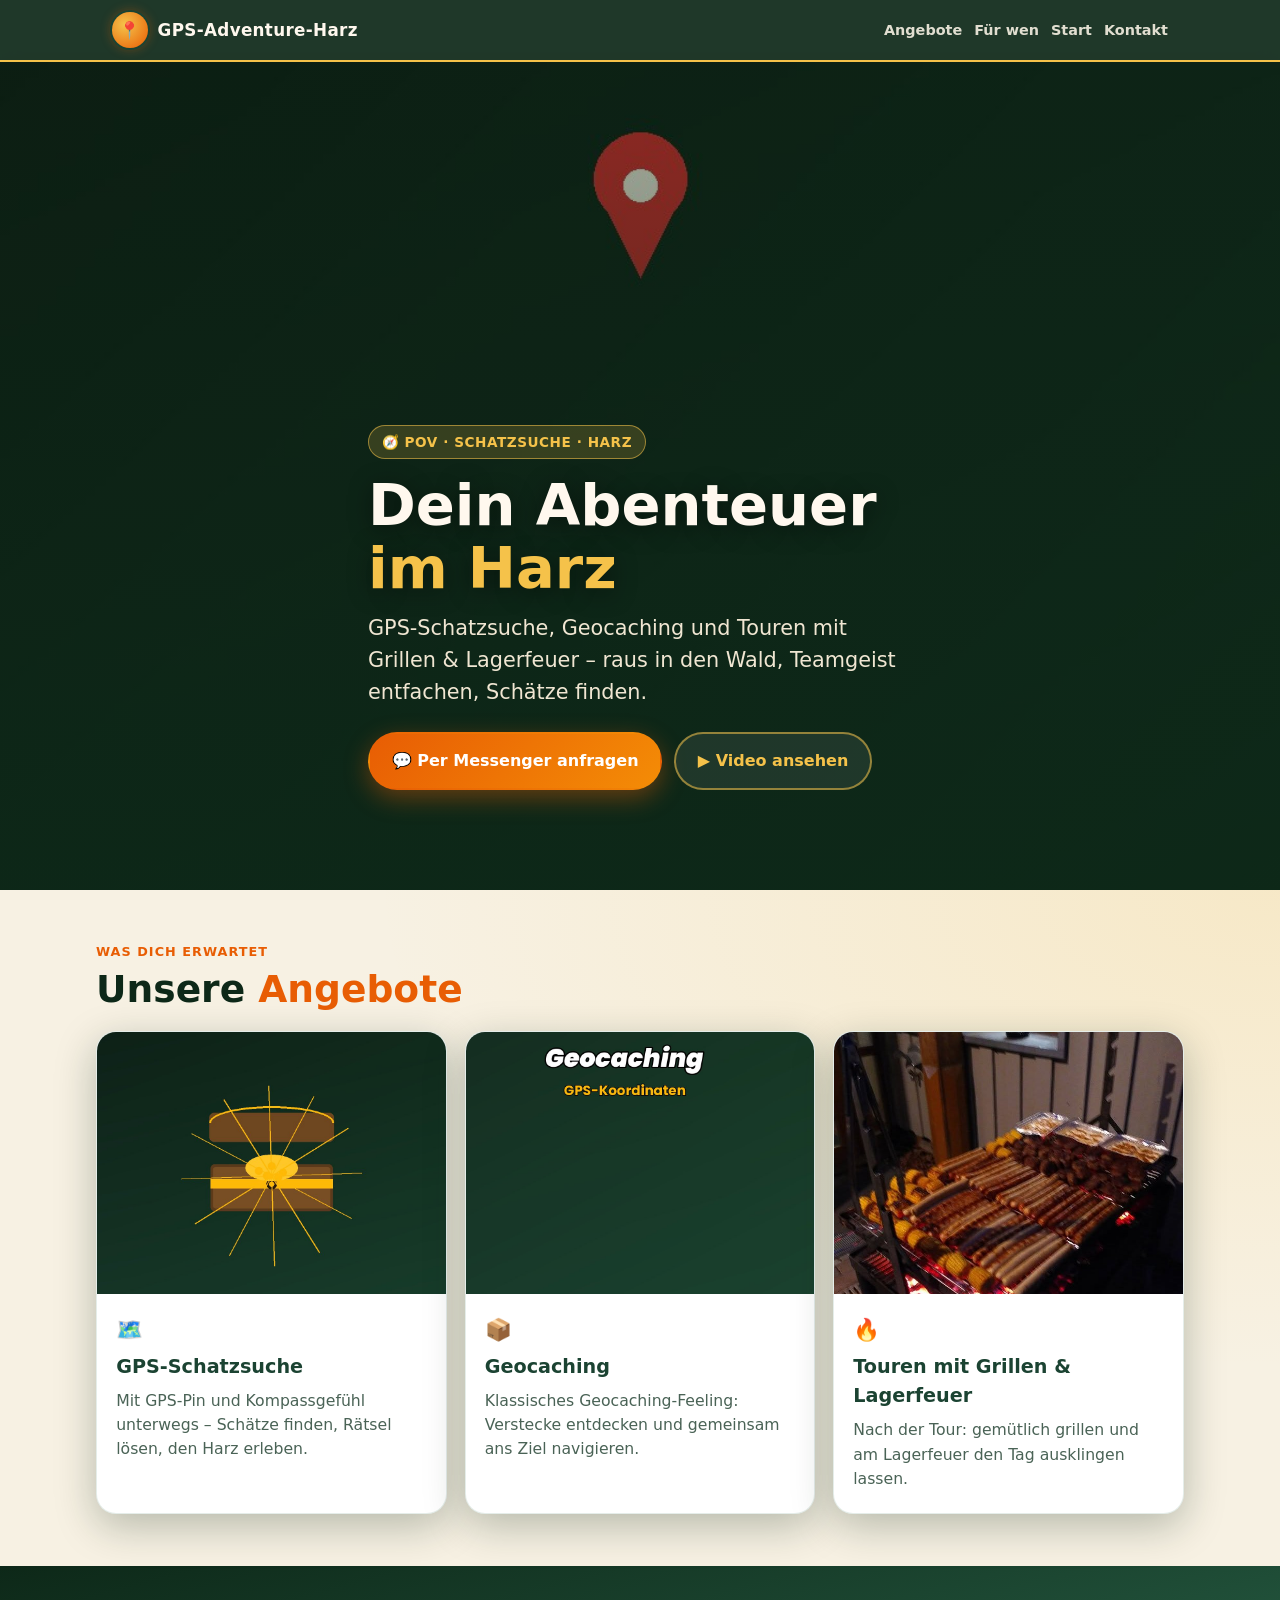
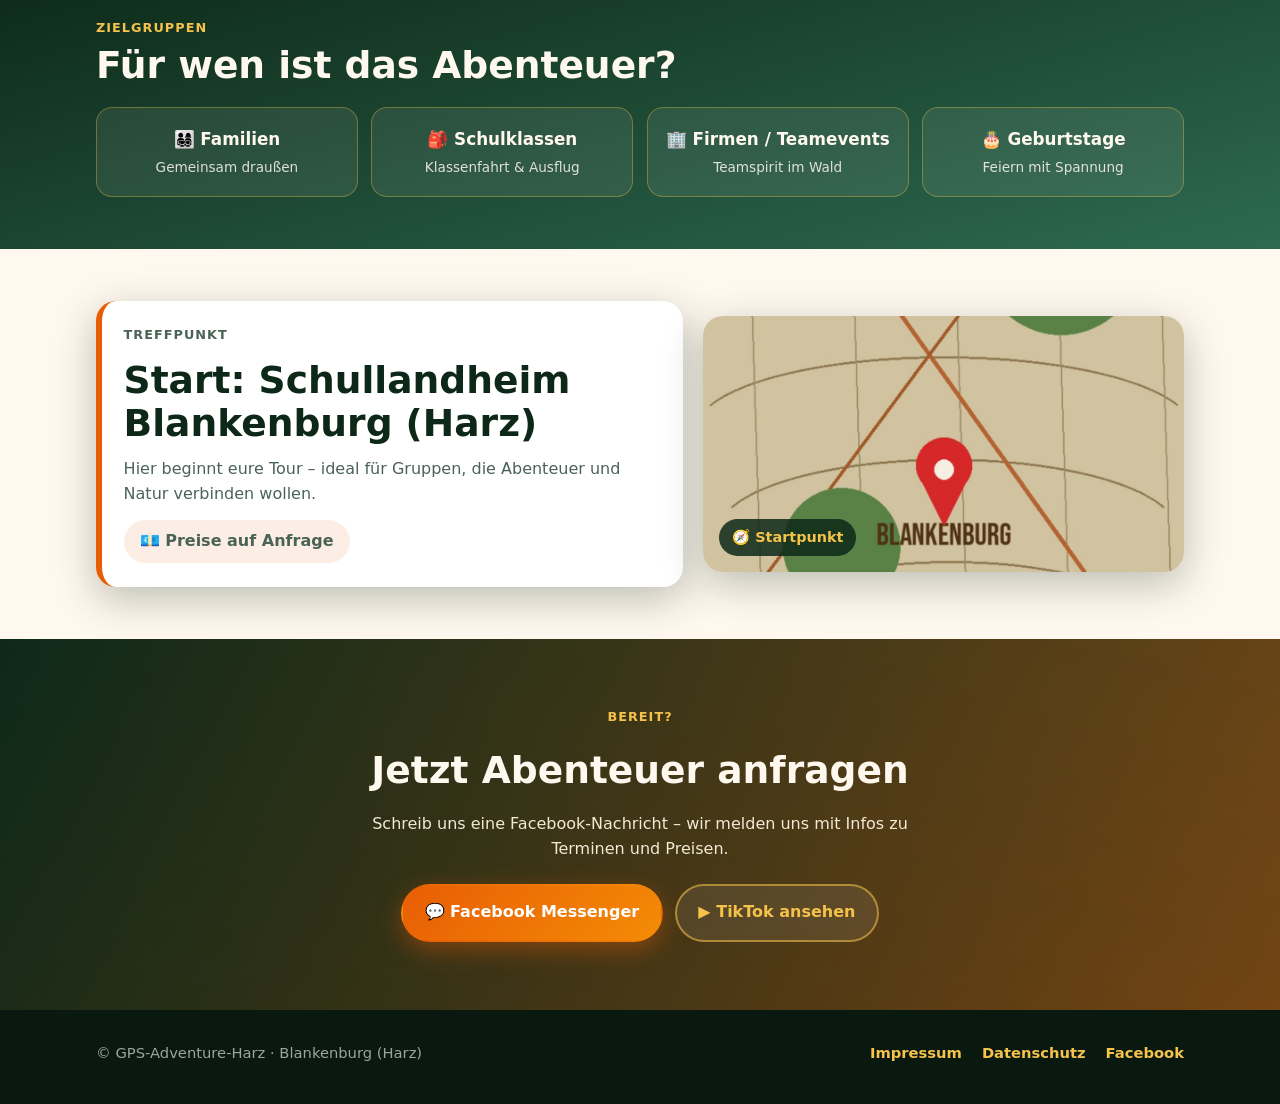
==== index.html @ 3d15e66a "Initial GPS-Adventure-Harz static site for GitHub Pages Single-page adventure landing + Impressum/Da" ====
<!DOCTYPE html>
<html lang="de">
<head>
  <meta charset="utf-8">
  <meta name="viewport" content="width=device-width, initial-scale=1">
  <title>GPS-Adventure-Harz – Dein Abenteuer im Harz</title>
  <meta name="description" content="GPS-Schatzsuche, Geocaching und Touren mit Grillen &amp; Lagerfeuer im Harz. Für Familien, Schulklassen, Firmen und Geburtstage. Start: Schullandheim Blankenburg (Harz). Preise auf Anfrage.">
  <meta name="theme-color" content="#1b4332">
  <meta name="robots" content="index,follow">
  <link rel="canonical" href="https://gps-adventure-harz.de/">
  <link rel="icon" href="favicon.ico" sizes="any">
  <link rel="icon" type="image/png" href="favicon.png">
  <link rel="apple-touch-icon" href="apple-touch-icon.png">
  <meta property="og:type" content="website">
  <meta property="og:locale" content="de_DE">
  <meta property="og:site_name" content="GPS-Adventure-Harz">
  <meta property="og:title" content="GPS-Adventure-Harz – Dein Abenteuer im Harz">
  <meta property="og:description" content="GPS-Schatzsuche, Geocaching und Touren mit Grillen &amp; Lagerfeuer. Start: Schullandheim Blankenburg (Harz).">
  <meta property="og:url" content="https://gps-adventure-harz.de/">
  <meta property="og:image" content="https://gps-adventure-harz.de/assets/og.jpg">
  <meta property="og:image:width" content="1200">
  <meta property="og:image:height" content="630">
  <meta name="twitter:card" content="summary_large_image">
  <meta name="twitter:title" content="GPS-Adventure-Harz – Dein Abenteuer im Harz">
  <meta name="twitter:description" content="GPS-Schatzsuche, Geocaching und Touren mit Grillen &amp; Lagerfeuer im Harz.">
  <meta name="twitter:image" content="https://gps-adventure-harz.de/assets/og.jpg">
  <link rel="stylesheet" href="styles.css">
</head>
<body>
  <a class="skip" href="#inhalt">Zum Inhalt springen</a>
  <header class="site-header">
    <nav class="nav" aria-label="Hauptnavigation">
      <a class="brand" href="#top">
        <span class="brand-mark" aria-hidden="true">📍</span>
        <span>GPS-Adventure-Harz</span>
      </a>
      <ul class="nav-links">
        <li><a href="#angebote">Angebote</a></li>
        <li><a href="#fuer-wen">Für wen</a></li>
        <li><a href="#start">Start</a></li>
        <li><a href="#kontakt">Kontakt</a></li>
      </ul>
    </nav>
  </header>

  <main id="inhalt">
    <section class="hero" id="top" aria-label="Hero">
      <div class="hero-bg" role="img" aria-label="Abenteuer im Harz – POV Schatzsuche"></div>
      <div class="hero-content">
        <p class="badge">🧭 POV · Schatzsuche · Harz</p>
        <h1>Dein Abenteuer<br><em>im Harz</em></h1>
        <p class="hero-lead">
          GPS-Schatzsuche, Geocaching und Touren mit Grillen &amp; Lagerfeuer –
          raus in den Wald, Teamgeist entfachen, Schätze finden.
        </p>
        <div class="cta-row">
          <a class="btn btn-primary" href="https://www.facebook.com/profile.php?id=100064371354760" rel="noopener noreferrer" target="_blank">💬 Per Messenger anfragen</a>
          <a class="btn btn-ghost" href="https://vm.tiktok.com/ZGdX8avAa/" rel="noopener noreferrer" target="_blank">▶ Video ansehen</a>
        </div>
      </div>
    </section>

    <section class="offers" id="angebote">
      <div class="section-inner">
        <p class="section-kicker">Was dich erwartet</p>
        <h2 class="section-title">Unsere <span class="pin">Angebote</span></h2>
        <div class="cards">
          <article class="card">
            <img class="card-img" src="assets/chest.jpg" alt="GPS-Schatzsuche im Harz" width="720" height="540" loading="lazy">
            <div class="card-body">
              <span class="card-icon" aria-hidden="true">🗺️</span>
              <h3>GPS-Schatzsuche</h3>
              <p>Mit GPS-Pin und Kompassgefühl unterwegs – Schätze finden, Rätsel lösen, den Harz erleben.</p>
            </div>
          </article>
          <article class="card">
            <img class="card-img" src="assets/geocaching.jpg" alt="Geocaching im Harz" width="720" height="540" loading="lazy">
            <div class="card-body">
              <span class="card-icon" aria-hidden="true">📦</span>
              <h3>Geocaching</h3>
              <p>Klassisches Geocaching-Feeling: Verstecke entdecken und gemeinsam ans Ziel navigieren.</p>
            </div>
          </article>
          <article class="card">
            <img class="card-img" src="assets/grill.jpg" alt="Grillen und Lagerfeuer nach der Tour" width="720" height="540" loading="lazy">
            <div class="card-body">
              <span class="card-icon" aria-hidden="true">🔥</span>
              <h3>Touren mit Grillen &amp; Lagerfeuer</h3>
              <p>Nach der Tour: gemütlich grillen und am Lagerfeuer den Tag ausklingen lassen.</p>
            </div>
          </article>
        </div>
      </div>
    </section>

    <section class="audiences" id="fuer-wen">
      <div class="section-inner">
        <p class="section-kicker">Zielgruppen</p>
        <h2 class="section-title">Für wen ist das Abenteuer?</h2>
        <div class="pill-grid">
          <div class="pill">👨‍👩‍👧‍👦 Familien<small>Gemeinsam draußen</small></div>
          <div class="pill">🎒 Schulklassen<small>Klassenfahrt &amp; Ausflug</small></div>
          <div class="pill">🏢 Firmen / Teamevents<small>Teamspirit im Wald</small></div>
          <div class="pill">🎂 Geburtstage<small>Feiern mit Spannung</small></div>
        </div>
      </div>
    </section>

    <section class="start-block" id="start">
      <div class="section-inner start-panel">
        <div class="start-copy">
          <p class="section-kicker">Treffpunkt</p>
          <h2 class="section-title" style="margin-bottom:.75rem">Start: Schullandheim Blankenburg (Harz)</h2>
          <p>Hier beginnt eure Tour – ideal für Gruppen, die Abenteuer und Natur verbinden wollen.</p>
          <p class="price-tag">💶 Preise auf Anfrage</p>
        </div>
        <div class="start-visual" role="img" aria-label="Kartenmotiv – Startpunkt Schullandheim Blankenburg"></div>
      </div>
    </section>

    <section class="cta" id="kontakt">
      <div class="cta-bg" aria-hidden="true"></div>
      <div class="section-inner">
        <p class="section-kicker" style="color:var(--gold)">Bereit?</p>
        <h2 class="section-title">Jetzt Abenteuer anfragen</h2>
        <p>Schreib uns eine Facebook-Nachricht – wir melden uns mit Infos zu Terminen und Preisen.</p>
        <div class="cta-row">
          <a class="btn btn-primary" href="https://www.facebook.com/profile.php?id=100064371354760" rel="noopener noreferrer" target="_blank">💬 Facebook Messenger</a>
          <a class="btn btn-ghost" href="https://vm.tiktok.com/ZGdX8avAa/" rel="noopener noreferrer" target="_blank">▶ TikTok ansehen</a>
        </div>
      </div>
    </section>
  </main>

  <footer class="site-footer">
    <div class="footer-inner">
      <p class="legal-note">© GPS-Adventure-Harz · Blankenburg (Harz)</p>
      <div class="footer-links">
        <a href="Impressum.html">Impressum</a>
        <a href="Datenschutz.html">Datenschutz</a>
        <a href="https://www.facebook.com/profile.php?id=100064371354760" rel="noopener noreferrer" target="_blank">Facebook</a>
      </div>
    </div>
  </footer>
</body>
</html>
---- styles.css ----
:root {
  --forest: #1b4332;
  --forest-deep: #0d2818;
  --moss: #2d6a4f;
  --leaf: #40916c;
  --campfire: #e85d04;
  --ember: #f48c06;
  --gold: #f5c24a;
  --parchment: #f7f1e3;
  --cream: #fff8ee;
  --ink: #14221a;
  --muted: #4a6356;
  --shadow: 0 12px 40px rgba(13, 40, 24, 0.28);
  --radius: 1.25rem;
  --max: 68rem;
  --font: "Segoe UI", system-ui, -apple-system, Roboto, "Helvetica Neue", Arial, sans-serif;
}

*, *::before, *::after { box-sizing: border-box; }
html { scroll-behavior: smooth; }
body {
  margin: 0;
  font-family: var(--font);
  color: var(--ink);
  background: var(--cream);
  line-height: 1.55;
  -webkit-font-smoothing: antialiased;
}
img { max-width: 100%; height: auto; display: block; }
a { color: var(--campfire); }
a:hover { color: var(--ember); }

.skip {
  position: absolute; left: -999px; top: auto;
}
.skip:focus {
  left: 1rem; top: 1rem; z-index: 100;
  background: var(--gold); color: var(--ink); padding: .5rem 1rem; border-radius: .5rem;
}

.site-header {
  position: sticky; top: 0; z-index: 50;
  background: rgba(13, 40, 24, 0.92);
  backdrop-filter: blur(10px);
  color: var(--cream);
  border-bottom: 2px solid var(--gold);
}
.nav {
  max-width: var(--max);
  margin: 0 auto;
  padding: .75rem 1rem;
  display: flex; align-items: center; justify-content: space-between; gap: 1rem;
}
.brand {
  display: flex; align-items: center; gap: .6rem;
  text-decoration: none; color: var(--cream); font-weight: 800; letter-spacing: .02em;
}
.brand-mark {
  width: 2.25rem; height: 2.25rem; border-radius: 50%;
  background: radial-gradient(circle at 35% 35%, var(--gold), var(--campfire));
  display: grid; place-items: center;
  box-shadow: 0 0 0 2px var(--forest), 0 0 12px rgba(232,93,4,.45);
  font-size: 1.1rem;
}
.brand span { font-size: clamp(.95rem, 2.8vw, 1.05rem); }
.nav-links {
  display: flex; flex-wrap: wrap; gap: .35rem .75rem;
  list-style: none; margin: 0; padding: 0;
}
.nav-links a {
  color: var(--parchment); text-decoration: none; font-size: .9rem; font-weight: 600;
  opacity: .9;
}
.nav-links a:hover { color: var(--gold); opacity: 1; }

.hero {
  position: relative;
  min-height: min(92vh, 52rem);
  display: grid; align-items: end;
  color: var(--cream);
  overflow: hidden;
  background: var(--forest-deep);
}
.hero-bg {
  position: absolute; inset: 0;
  background:
    linear-gradient(180deg, rgba(13,40,24,.35) 0%, rgba(13,40,24,.55) 45%, rgba(13,40,24,.92) 100%),
    url("assets/hero-hook.jpg") center / cover no-repeat;
}
.hero-content {
  position: relative; z-index: 1;
  max-width: var(--max);
  margin: 0 auto;
  padding: 4.5rem 1.25rem 3rem;
}
.badge {
  display: inline-flex; align-items: center; gap: .4rem;
  background: rgba(245,194,74,.18);
  border: 1px solid rgba(245,194,74,.55);
  color: var(--gold);
  padding: .35rem .8rem;
  border-radius: 999px;
  font-weight: 700; font-size: .85rem;
  letter-spacing: .04em; text-transform: uppercase;
  margin-bottom: 1rem;
}
.hero h1 {
  margin: 0 0 .75rem;
  font-size: clamp(2.2rem, 8vw, 3.6rem);
  line-height: 1.08;
  text-shadow: 0 4px 24px rgba(0,0,0,.45);
}
.hero h1 em {
  font-style: normal;
  color: var(--gold);
}
.hero-lead {
  max-width: 34rem;
  font-size: clamp(1.05rem, 3.4vw, 1.3rem);
  margin: 0 0 1.5rem;
  color: #f0e6d2;
}
.cta-row { display: flex; flex-wrap: wrap; gap: .75rem; }

.btn {
  display: inline-flex; align-items: center; justify-content: center; gap: .45rem;
  padding: .9rem 1.35rem;
  border-radius: 999px;
  font-weight: 800;
  text-decoration: none;
  border: 2px solid transparent;
  transition: transform .15s ease, box-shadow .15s ease, background .15s ease;
}
.btn:hover { transform: translateY(-2px); }
.btn-primary {
  background: linear-gradient(135deg, var(--campfire), var(--ember));
  color: #fff !important;
  box-shadow: 0 8px 24px rgba(232,93,4,.4);
}
.btn-primary:hover { box-shadow: 0 12px 28px rgba(232,93,4,.5); color: #fff !important; }
.btn-ghost {
  background: rgba(255,255,255,.08);
  border-color: rgba(245,194,74,.55);
  color: var(--gold) !important;
}
.btn-ghost:hover { background: rgba(245,194,74,.15); color: var(--gold) !important; }
.btn-dark {
  background: var(--forest);
  color: var(--cream) !important;
  border-color: var(--moss);
}
.btn-dark:hover { background: var(--moss); color: #fff !important; }

section {
  padding: 3.25rem 1.25rem;
}
.section-inner { max-width: var(--max); margin: 0 auto; }
.section-kicker {
  color: var(--campfire); font-weight: 800; letter-spacing: .08em;
  text-transform: uppercase; font-size: .8rem; margin: 0 0 .4rem;
}
.section-title {
  margin: 0 0 1.25rem;
  font-size: clamp(1.7rem, 5vw, 2.35rem);
  color: var(--forest-deep);
  line-height: 1.15;
}
.section-title .pin { color: var(--campfire); }

.offers {
  background:
    radial-gradient(ellipse at top right, rgba(245,194,74,.18), transparent 50%),
    var(--parchment);
}
.cards {
  display: grid;
  gap: 1.1rem;
  grid-template-columns: 1fr;
}
@media (min-width: 720px) {
  .cards { grid-template-columns: repeat(3, 1fr); }
}
.card {
  background: #fff;
  border-radius: var(--radius);
  overflow: hidden;
  box-shadow: var(--shadow);
  border: 1px solid rgba(45,106,79,.12);
  display: flex; flex-direction: column;
}
.card-img {
  aspect-ratio: 4/3;
  object-fit: cover;
  width: 100%;
}
.card-body { padding: 1.15rem 1.2rem 1.35rem; flex: 1; }
.card h3 {
  margin: 0 0 .45rem;
  font-size: 1.2rem;
  color: var(--forest);
}
.card p { margin: 0; color: var(--muted); font-size: .98rem; }
.card-icon {
  display: inline-block;
  font-size: 1.35rem;
  margin-bottom: .35rem;
}

.audiences {
  background: linear-gradient(165deg, var(--forest-deep), var(--moss));
  color: var(--cream);
}
.audiences .section-kicker { color: var(--gold); }
.audiences .section-title { color: var(--cream); }
.pill-grid {
  display: grid;
  gap: .85rem;
  grid-template-columns: 1fr 1fr;
}
@media (min-width: 800px) {
  .pill-grid { grid-template-columns: repeat(4, 1fr); }
}
.pill {
  background: rgba(255,255,255,.08);
  border: 1px solid rgba(245,194,74,.35);
  border-radius: 1rem;
  padding: 1.1rem 1rem;
  text-align: center;
  font-weight: 700;
  font-size: 1.05rem;
}
.pill small {
  display: block;
  margin-top: .35rem;
  font-weight: 500;
  opacity: .85;
  font-size: .85rem;
}

.start-block {
  background: var(--cream);
}
.start-panel {
  display: grid;
  gap: 1.25rem;
  align-items: center;
}
@media (min-width: 800px) {
  .start-panel { grid-template-columns: 1.1fr .9fr; }
}
.start-copy {
  background: #fff;
  border-radius: var(--radius);
  padding: 1.5rem 1.35rem;
  box-shadow: var(--shadow);
  border-left: 6px solid var(--campfire);
}
.start-copy p { margin: 0 0 .85rem; color: var(--muted); }
.start-copy p:last-child { margin-bottom: 0; }
.price-tag {
  display: inline-flex;
  align-items: center;
  gap: .5rem;
  background: rgba(232,93,4,.1);
  color: var(--campfire);
  font-weight: 800;
  padding: .55rem 1rem;
  border-radius: 999px;
  margin-top: .5rem;
}
.start-visual {
  border-radius: var(--radius);
  overflow: hidden;
  box-shadow: var(--shadow);
  min-height: 16rem;
  background: url("assets/map.jpg") center / cover no-repeat;
  position: relative;
}
.start-visual::after {
  content: "🧭 Startpunkt";
  position: absolute; left: 1rem; bottom: 1rem;
  background: rgba(13,40,24,.85);
  color: var(--gold);
  padding: .45rem .8rem;
  border-radius: 999px;
  font-weight: 700;
  font-size: .9rem;
}

.cta {
  position: relative;
  overflow: hidden;
  color: var(--cream);
  background: var(--forest-deep);
}
.cta-bg {
  position: absolute; inset: 0;
  background:
    linear-gradient(120deg, rgba(13,40,24,.88), rgba(232,93,4,.45)),
    url("assets/cta-frame.jpg") center / cover no-repeat;
}
.cta .section-inner { position: relative; z-index: 1; text-align: center; padding: 1rem 0; }
.cta .section-title { color: var(--cream); }
.cta p { max-width: 36rem; margin: 0 auto 1.4rem; color: #f3e9d5; }
.cta .cta-row { justify-content: center; }

.site-footer {
  background: #091910;
  color: #c9d5cc;
  padding: 2rem 1.25rem 2.5rem;
  font-size: .92rem;
}
.footer-inner {
  max-width: var(--max);
  margin: 0 auto;
  display: flex; flex-wrap: wrap; gap: 1rem;
  justify-content: space-between; align-items: center;
}
.footer-links { display: flex; flex-wrap: wrap; gap: .85rem 1.25rem; }
.footer-links a { color: var(--gold); text-decoration: none; font-weight: 600; }
.footer-links a:hover { text-decoration: underline; }
.legal-note { opacity: .75; margin: 0; }

.legal-page {
  max-width: 44rem;
  margin: 0 auto;
  padding: 2.5rem 1.25rem 4rem;
}
.legal-page h1 { color: var(--forest-deep); margin-top: 0; }
.legal-page h2 { color: var(--moss); margin-top: 1.75rem; font-size: 1.2rem; }
.todo-hint {
  /* visible only in source comments — never shown */
  display: none;
}
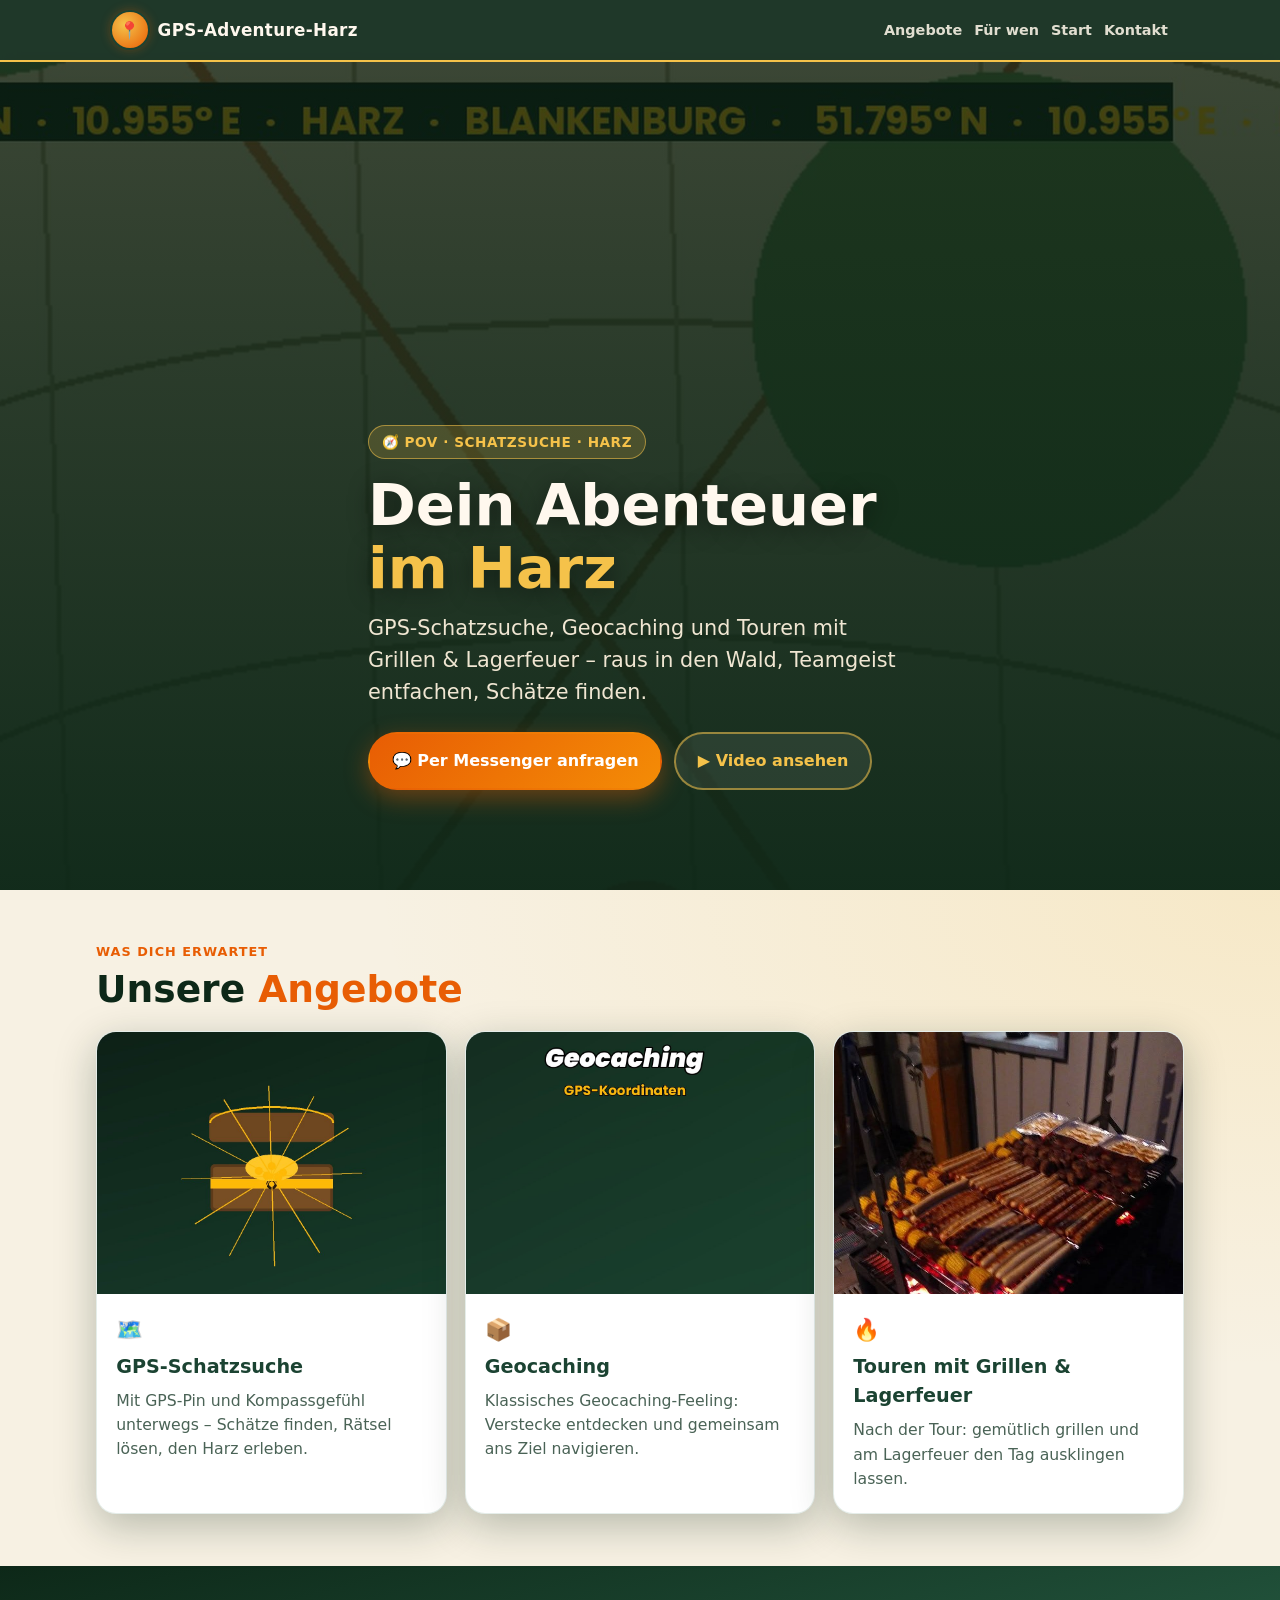
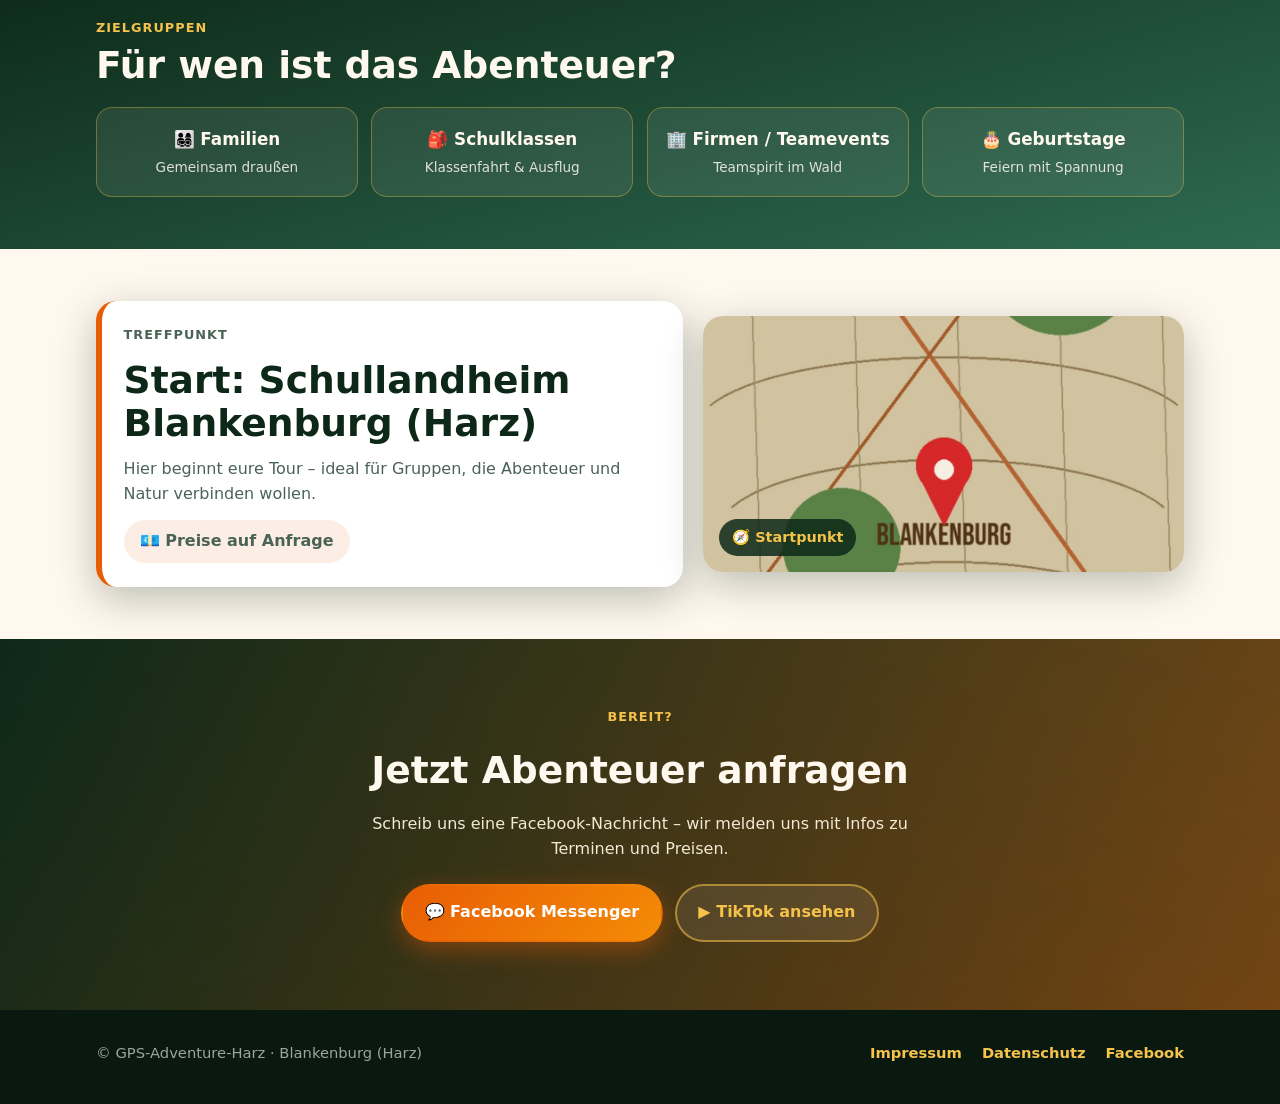
==== commit 69fb44cc: "Mobile: Hamburger-Menü und größere Tippflächen Navigation auf schmalen Displays einklappbar, Buttons" ====
--- a/index.html
+++ b/index.html
@@ -34,7 +34,10 @@
         <span class="brand-mark" aria-hidden="true">📍</span>
         <span>GPS-Adventure-Harz</span>
       </a>
-      <ul class="nav-links">
+      <button class="nav-toggle" type="button" aria-expanded="false" aria-controls="nav-links" id="navToggle" aria-label="Menü öffnen">
+        <span></span><span></span><span></span>
+      </button>
+      <ul class="nav-links" id="nav-links">
         <li><a href="#angebote">Angebote</a></li>
         <li><a href="#fuer-wen">Für wen</a></li>
         <li><a href="#start">Start</a></li>
@@ -142,5 +145,18 @@
       </div>
     </div>
   </footer>
+
+<script>
+(function(){
+  var btn=document.getElementById('navToggle');
+  var nav=document.getElementById('nav-links');
+  if(!btn||!nav) return;
+  btn.addEventListener('click',function(){
+    var open=nav.classList.toggle('is-open');
+    btn.setAttribute('aria-expanded', open ? 'true' : 'false');
+    btn.setAttribute('aria-label', open ? 'Menü schließen' : 'Menü öffnen');
+  });
+})();
+</script>
 </body>
 </html>
--- a/styles.css
+++ b/styles.css
@@ -73,6 +73,50 @@
 }
 .nav-links a:hover { color: var(--gold); opacity: 1; }
 
+.nav-toggle {
+  display: none;
+  width: 48px; height: 48px; min-width: 48px; min-height: 48px;
+  padding: 0; border: 2px solid var(--gold); border-radius: 10px;
+  background: rgba(0,0,0,.25); color: var(--cream); cursor: pointer;
+  align-items: center; justify-content: center; flex-direction: column; gap: 5px;
+}
+.nav-toggle span {
+  display: block; width: 22px; height: 2px; background: var(--cream);
+}
+.nav-toggle:focus-visible { outline: 2px solid var(--gold); outline-offset: 2px; }
+
+@media (max-width: 760px) {
+  .nav { flex-wrap: wrap; }
+  .nav-toggle { display: inline-flex; }
+  .nav-links {
+    display: none;
+    width: 100%;
+    flex-direction: column;
+    gap: 0;
+    padding: .25rem 0 .5rem;
+    border-top: 1px solid rgba(245,194,74,.35);
+  }
+  .nav-links.is-open { display: flex; }
+  .nav-links a {
+    display: flex; align-items: center;
+    min-height: 44px; padding: .75rem .35rem;
+    font-size: 1rem;
+  }
+  .brand { max-width: calc(100% - 64px); }
+  .hero-content { padding: 3.25rem 1rem 2.25rem; }
+  .hero-lead { font-size: 1.05rem; }
+  .btn {
+    min-height: 44px; padding: .85rem 1.15rem; font-size: 1rem;
+  }
+  .footer-links a {
+    display: inline-flex; align-items: center; min-height: 44px;
+  }
+  .section-kicker { font-size: .85rem; }
+  .card-body p, .start-copy p, .cta p, .legal-page p, .legal-page li {
+    font-size: 1rem;
+  }
+}
+
 .hero {
   position: relative;
   min-height: min(92vh, 52rem);
@@ -84,8 +128,8 @@
 .hero-bg {
   position: absolute; inset: 0;
   background:
-    linear-gradient(180deg, rgba(13,40,24,.35) 0%, rgba(13,40,24,.55) 45%, rgba(13,40,24,.92) 100%),
-    url("assets/hero-hook.jpg") center / cover no-repeat;
+    linear-gradient(180deg, rgba(13,40,24,.55) 0%, rgba(13,40,24,.72) 40%, rgba(13,40,24,.95) 100%),
+    url("assets/hero-bg.jpg") center / cover no-repeat;
 }
 .hero-content {
   position: relative; z-index: 1;
